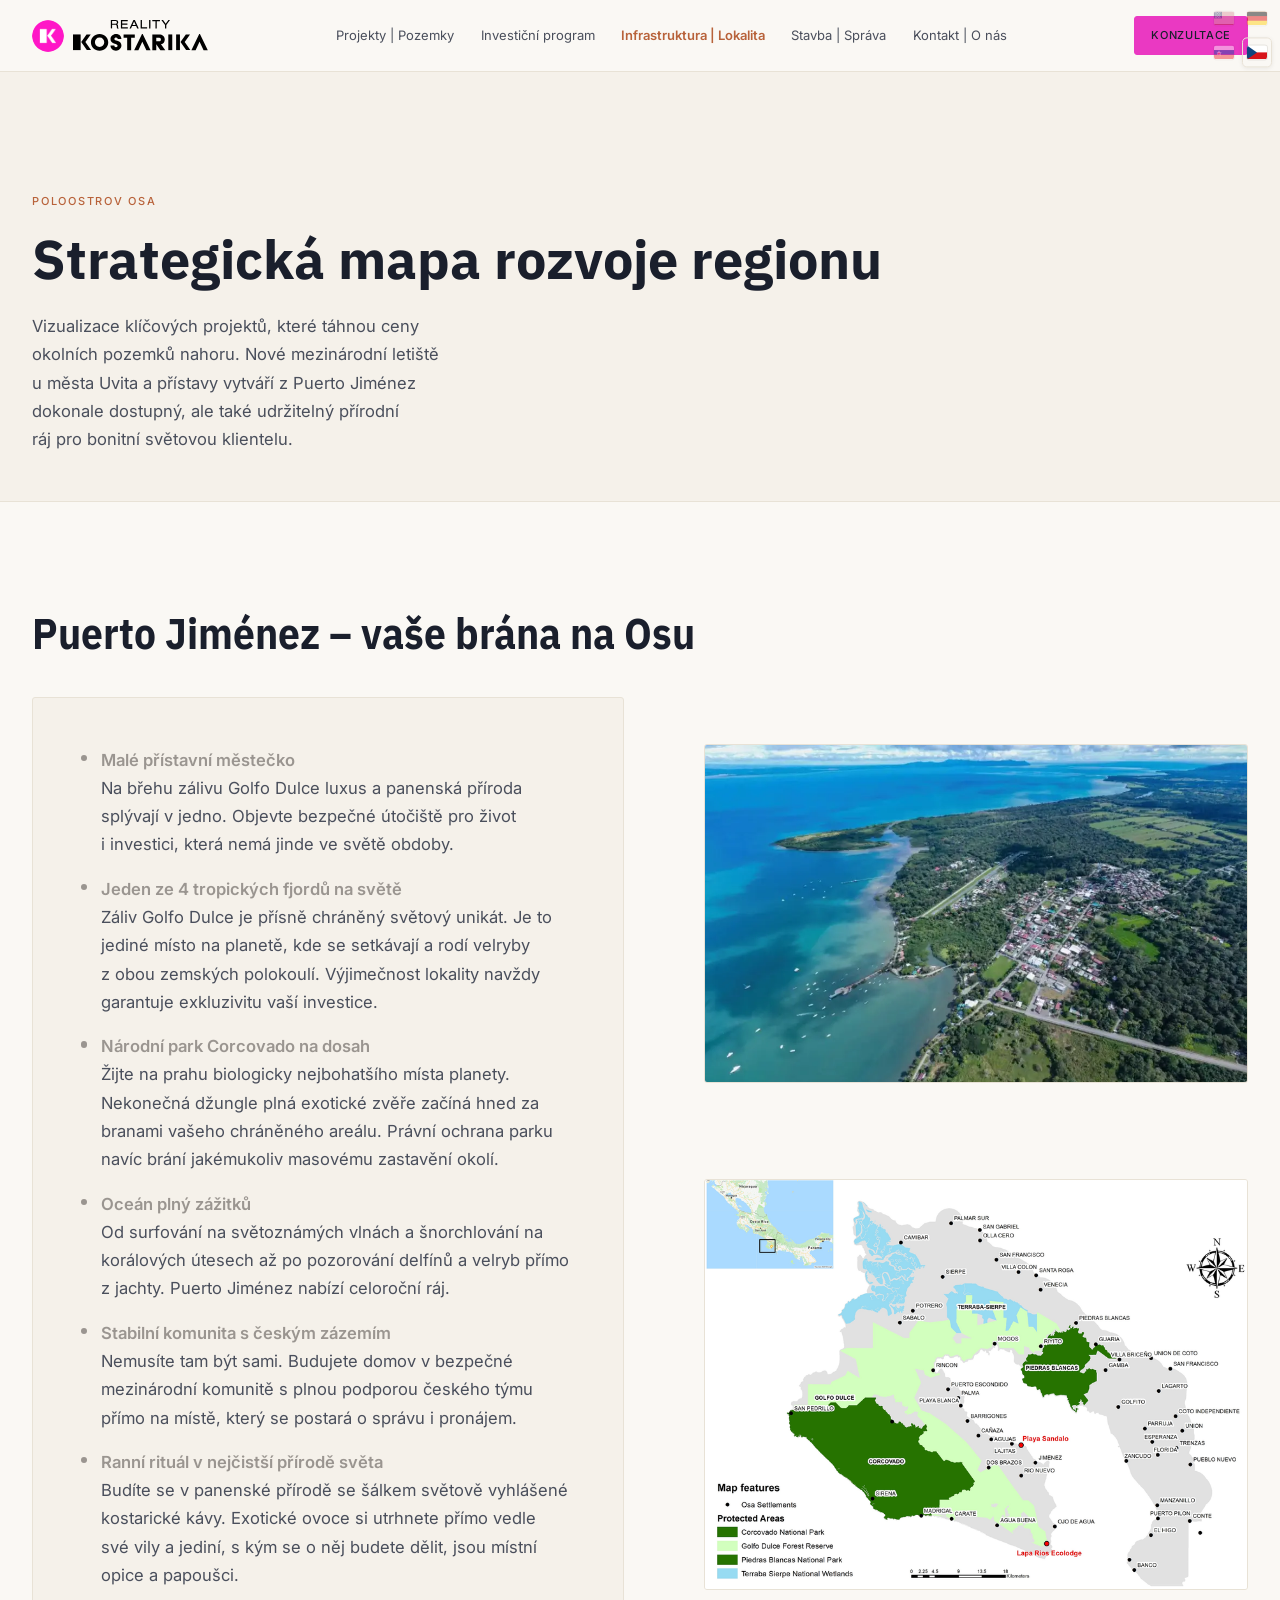
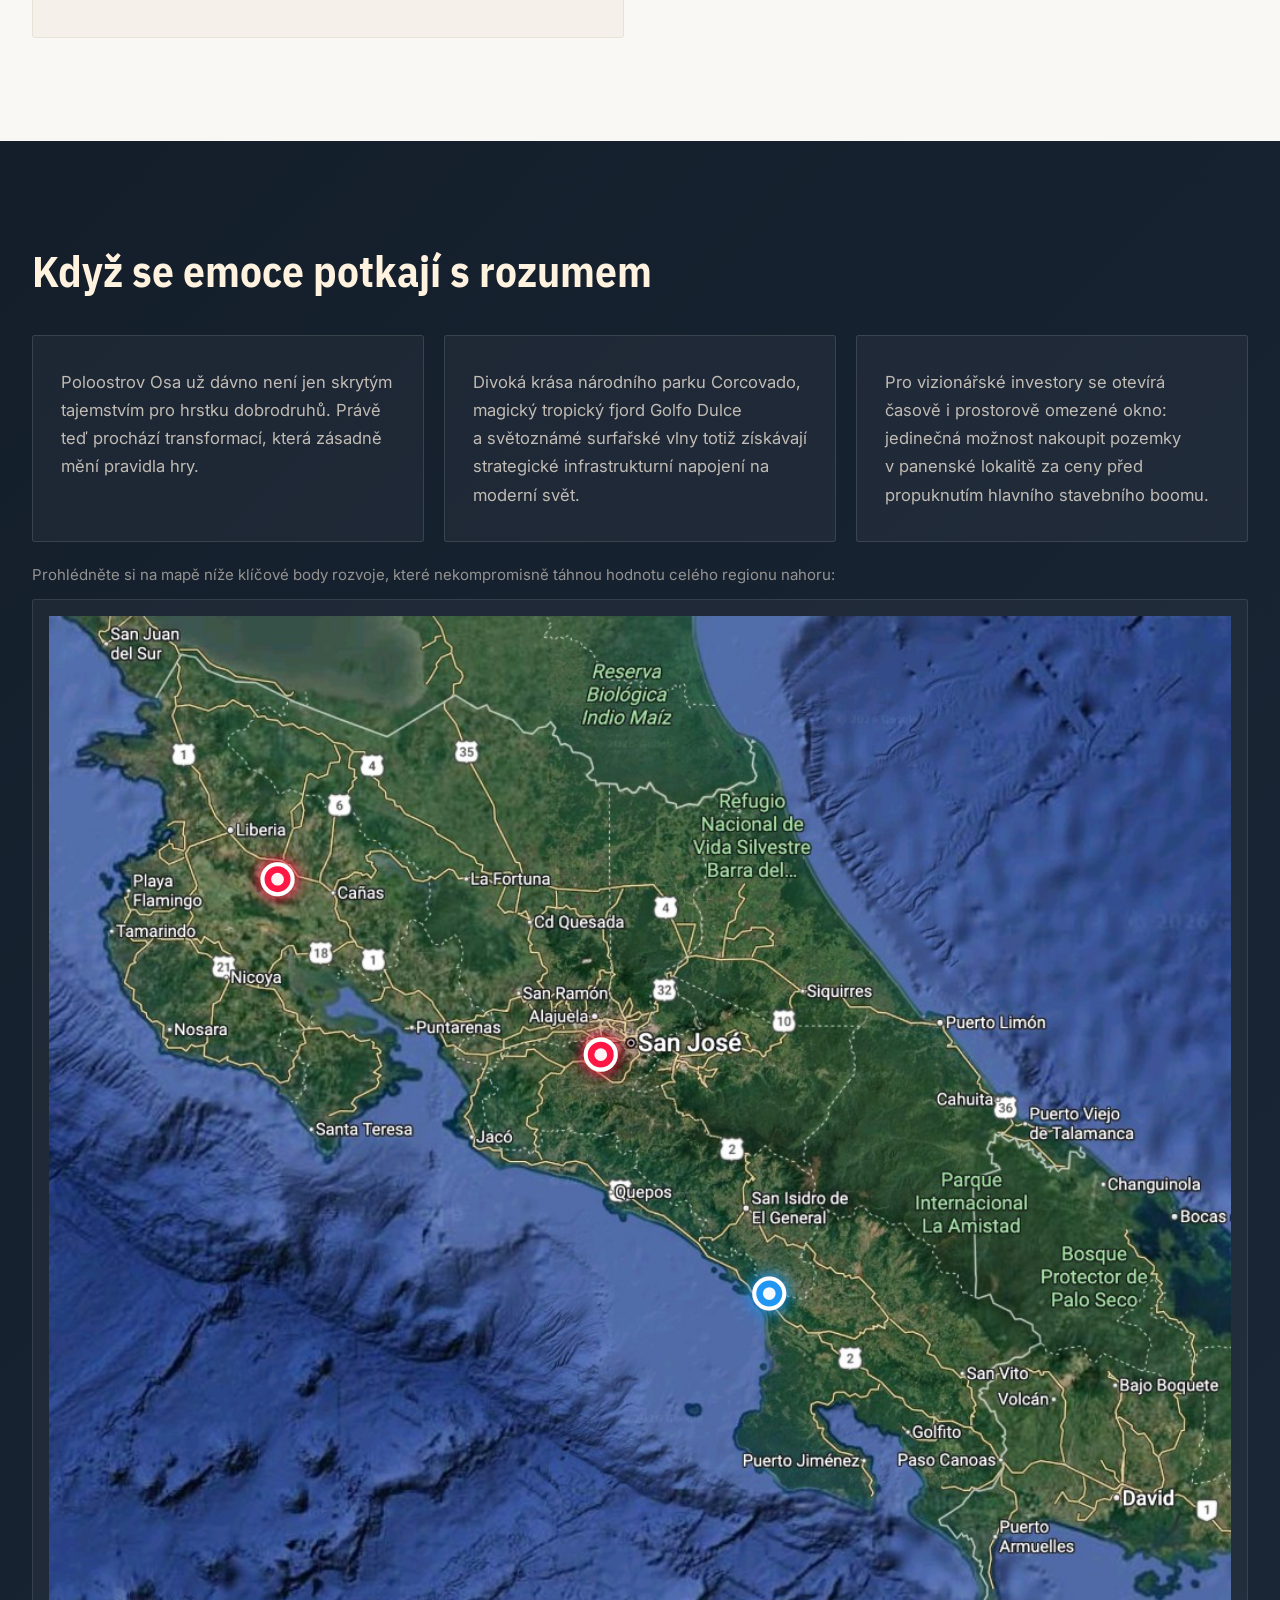
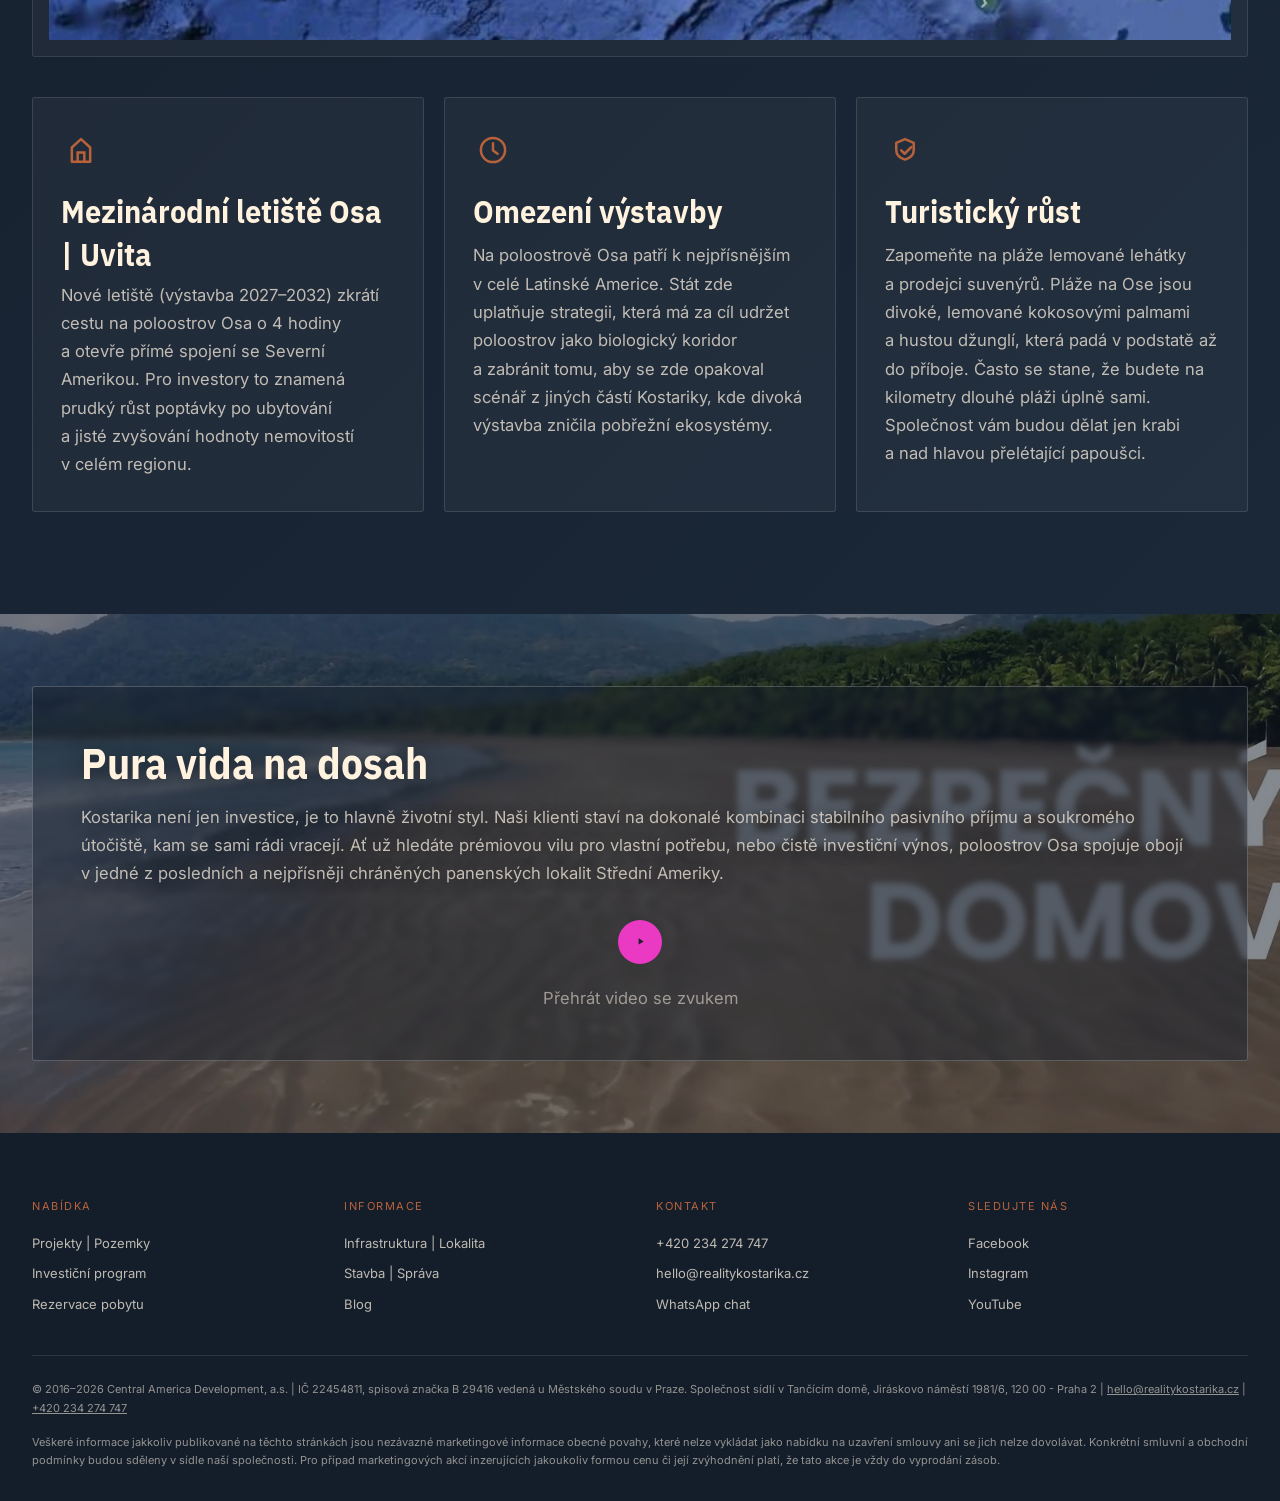
==== infrastruktura-lokalita.html @ 63e6f5db "První export produkčního webu Reality Kostarika. Samostatný repozitář připravený pro GitHub Pages — " ====
<!DOCTYPE html>
<html lang="cs-CZ">
<head>
  <meta charset="utf-8">
  <meta name="viewport" content="width=device-width, initial-scale=1">
  <title>Infrastruktura | Lokalita Osa – Reality Kostarika</title>
  <meta name="description" content="Puerto Jiménez, poloostrov Osa, letiště Uvita a trajekt do Golfita. Proč právě teď investovat do jižní Kostariky.">
  <link rel="stylesheet" href="/css/main.css">
  <link rel="icon" href="/assets/images/logo.svg" type="image/svg+xml">
</head>
<body>
  <header class="site-header">
    <div class="container site-header__inner">
      <a href="/" class="site-header__logo" aria-label="Reality Kostarika – úvod">
        <img src="/assets/images/youtube-avatar.png" alt="" class="site-header__logo-mark" width="32" height="32" decoding="async">
        <img src="/assets/images/logo.svg" alt="Reality Kostarika" class="site-header__logo-text" width="160" height="36">
      </a>
      <button type="button" class="nav-toggle" data-nav-toggle aria-expanded="false" aria-controls="site-nav" aria-label="Menu"><span></span><span></span><span></span></button>
      <nav class="site-nav" id="site-nav" data-site-nav>
        <a href="/projekty-pozemky">Projekty | Pozemky</a>
        <a href="/investicni-program">Investiční program</a>
        <a href="/infrastruktura-lokalita" class="is-active">Infrastruktura | Lokalita</a>
        <a href="/stavba-sprava">Stavba | Správa</a>
        <a href="/kontakt">Kontakt | O nás</a>
        <a href="/kontakt#kontakt-form" class="btn btn--outline-dark btn--sm site-header__cta site-header__cta-mobile">Konzultace</a>
      </nav>
      <div class="site-header__actions">
        <a href="/kontakt#kontakt-form" class="btn btn--outline-dark btn--sm site-header__cta site-header__cta-desktop">Konzultace</a>
        <nav class="lang-switcher" aria-label="Výběr jazyka">
          <button type="button" class="lang-switcher__btn" disabled title="English — již brzy" aria-label="English — již brzy">
            <img src="/assets/icons/flag-us.svg" alt="" width="20" height="14" decoding="async">
          </button>
          <button type="button" class="lang-switcher__btn" disabled title="Deutsch — již brzy" aria-label="Deutsch — již brzy">
            <img src="/assets/icons/flag-de.svg" alt="" width="20" height="14" decoding="async">
          </button>
          <button type="button" class="lang-switcher__btn" disabled title="Slovenčina — již brzy" aria-label="Slovenčina — již brzy">
            <img src="/assets/icons/flag-sk.svg" alt="" width="20" height="14" decoding="async">
          </button>
          <button type="button" class="lang-switcher__btn is-active" aria-current="true" aria-label="Čeština" title="Čeština">
            <img src="/assets/icons/flag-cz.svg" alt="" width="20" height="14" decoding="async">
          </button>
        </nav>
      </div>
    </div>
  </header>

  <main class="page-main">
    <section class="page-hero page-hero--wide-title">
      <div class="container">
        <p class="eyebrow">Poloostrov Osa</p>
        <h1 class="heading-display">Strategická mapa rozvoje regionu</h1>
        <p class="lead page-hero__lead">Vizualizace klíčových projektů, které táhnou ceny<br>okolních pozemků nahoru. Nové mezinárodní letiště<br>u města Uvita a přístavy vytváří z Puerto Jiménez<br>dokonale dostupný, ale také udržitelný přírodní<br>ráj pro bonitní světovou klientelu.</p>
      </div>
    </section>

    <section class="section section--ivory">
      <div class="container">
        <div class="location-layout location-layout--puerto">
          <h2 class="heading-section location-layout__title">Puerto Jiménez – vaše brána na Osu</h2>
          <div class="location-highlights-panel">
            <ul class="contrast__list">
              <li><strong>Malé přístavní městečko</strong><br>Na břehu zálivu Golfo Dulce luxus a panenská příroda splývají v jedno. Objevte bezpečné útočiště pro život i investici, která nemá jinde ve světě obdoby.</li>
              <li><strong>Jeden ze 4 tropických fjordů na světě</strong><br>Záliv Golfo Dulce je přísně chráněný světový unikát. Je to jediné místo na planetě, kde se setkávají a rodí velryby z obou zemských polokoulí. Výjimečnost lokality navždy garantuje exkluzivitu vaší investice.</li>
              <li><strong>Národní park Corcovado na dosah</strong><br>Žijte na prahu biologicky nejbohatšího místa planety. Nekonečná džungle plná exotické zvěře začíná hned za branami vašeho chráněného areálu. Právní ochrana parku navíc brání jakémukoliv masovému zastavění okolí.</li>
              <li><strong>Oceán plný zážitků</strong><br>Od surfování na světoznámých vlnách a šnorchlování na korálových útesech až po pozorování delfínů a velryb přímo z jachty. Puerto Jiménez nabízí celoroční ráj.</li>
              <li><strong>Stabilní komunita s českým zázemím</strong><br>Nemusíte tam být sami. Budujete domov v bezpečné mezinárodní komunitě s plnou podporou českého týmu přímo na místě, který se postará o správu i pronájem.</li>
              <li><strong>Ranní rituál v nejčistší přírodě světa</strong><br>Budíte se v panenské přírodě se šálkem světově vyhlášené kostarické kávy. Exotické ovoce si utrhnete přímo vedle své vily a jediní, s kým se o něj budete dělit, jsou místní opice a papoušci.</li>
            </ul>
          </div>
          <div class="location-media-stack">
            <figure class="location-media">
              <img src="/assets/images/puerto-jimenez.webp" alt="Puerto Jiménez – letecký pohled na přístav, letiště a záliv Golfo Dulce" width="1000" height="621">
            </figure>
            <figure class="location-media">
              <img src="/assets/images/osa-protected-areas-map.png" alt="Mapa chráněných oblastí poloostrova Osa – národní parky, rezervace a osady včetně Puerto Jiménez" width="850" height="642" loading="lazy">
            </figure>
          </div>
        </div>
      </div>
    </section>

    <section class="section rocket">
      <div class="container">
        <h2 class="heading-section rocket__heading">Když se emoce potkají s rozumem</h2>
        <div class="rocket__pillars rocket__intro-pillars">
          <article class="pillar"><p class="pillar__text">Poloostrov Osa už dávno není jen skrytým tajemstvím pro hrstku dobrodruhů. Právě teď prochází transformací, která zásadně mění pravidla hry.</p></article>
          <article class="pillar"><p class="pillar__text">Divoká krása národního parku Corcovado, magický tropický fjord Golfo Dulce a světoznámé surfařské vlny totiž získávají strategické infrastrukturní napojení na moderní svět.</p></article>
          <article class="pillar"><p class="pillar__text">Pro vizionářské investory se otevírá časově i prostorově omezené okno: jedinečná možnost nakoupit pozemky v panenské lokalitě za ceny před propuknutím hlavního stavebního boomu.</p></article>
        </div>
        <p class="rocket__map-hint rocket__map-hint--single">Prohlédněte si na mapě níže klíčové body rozvoje, které nekompromisně táhnou hodnotu celého regionu nahoru:</p>
        <div class="rocket__map">
          <div class="rocket__map-canvas">
            <img src="/assets/images/hp-costa-rica-map.png" alt="Mapa Kostariky" width="1024" height="887">
            <object data="/assets/images/hp-costa-rica-map-markers.svg" type="image/svg+xml" class="rocket__map-overlay" aria-hidden="true"></object>
          </div>
        </div>
        <div class="rocket__pillars">
          <article class="pillar">
            <svg class="pillar__icon" viewBox="0 0 24 24" fill="none" aria-hidden="true"><path d="M12 5.5 6.5 10.5V19h11V10.5L12 5.5z" stroke="currentColor" stroke-width="1.5" stroke-linejoin="round"/><path d="M10 19v-5.5h4V19" stroke="currentColor" stroke-width="1.5"/></svg>
            <h3 class="pillar__title">Mezinárodní letiště Osa | Uvita</h3><p class="pillar__text">Nové letiště (výstavba 2027–2032) zkrátí cestu na poloostrov Osa o 4 hodiny a otevře přímé spojení se Severní Amerikou. Pro investory to znamená prudký růst poptávky po ubytování a jisté zvyšování hodnoty nemovitostí v celém regionu.</p></article>
          <article class="pillar">
            <svg class="pillar__icon" viewBox="0 0 24 24" fill="none" aria-hidden="true"><circle cx="12" cy="12" r="7.25" stroke="currentColor" stroke-width="1.5"/><path d="M12 8v4.25l2.75 2" stroke="currentColor" stroke-width="1.5" stroke-linecap="round" stroke-linejoin="round"/></svg>
            <h3 class="pillar__title">Omezení výstavby</h3>
            <p class="pillar__text">Na poloostrově Osa patří k nejpřísnějším v celé Latinské Americe. Stát zde uplatňuje strategii, která má za cíl udržet poloostrov jako biologický koridor a zabránit tomu, aby se zde opakoval scénář z jiných částí Kostariky, kde divoká výstavba zničila pobřežní ekosystémy.</p>
          </article>
          <article class="pillar">
            <svg class="pillar__icon" viewBox="0 0 24 24" fill="none" aria-hidden="true"><path d="M12 5.5 17.25 7.75V12c0 2.85-1.95 4.75-5.25 5.75-3.3-1-5.25-2.9-5.25-5.75V7.75L12 5.5z" stroke="currentColor" stroke-width="1.5" stroke-linejoin="round"/><path d="M9.75 12.25 11.75 14.25 15.75 10.25" stroke="currentColor" stroke-width="1.5" stroke-linecap="round" stroke-linejoin="round"/></svg>
            <h3 class="pillar__title">Turistický růst</h3>
            <p class="pillar__text">Zapomeňte na pláže lemované lehátky a prodejci suvenýrů. Pláže na Ose jsou divoké, lemované kokosovými palmami a hustou džunglí, která padá v podstatě až do příboje. Často se stane, že budete na kilometry dlouhé pláži úplně sami. Společnost vám budou dělat jen krabi a nad hlavou přelétající papoušci.</p>
          </article>
        </div>
      </div>
    </section>

    <section class="section emotion-section" aria-labelledby="pura-vida-heading">
      <div class="emotion-section__video-wrap" aria-hidden="true">
        <video
          class="emotion-section__video"
          data-hero-video
          autoplay
          muted
          loop
          playsinline
          preload="metadata"
          poster="/assets/video/pura-vida-poster.jpg"
          tabindex="-1"
        >
          <source src="/assets/video/pura-vida-loop.mp4?v=1080" type="video/mp4">
        </video>
      </div>
      <div class="container emotion-section__inner">
        <div class="emotion-block emotion-block--on-video">
          <h2 class="heading-section" id="pura-vida-heading">Pura vida na dosah</h2>
          <p class="lead emotion-block__lead">Kostarika není jen investice, je to hlavně životní styl. Naši klienti staví na dokonalé kombinaci stabilního pasivního příjmu a soukromého útočiště, kam se sami rádi vracejí. Ať už hledáte prémiovou vilu pro vlastní potřebu, nebo čistě investiční výnos, poloostrov Osa spojuje obojí v jedné z posledních a nejpřísněji chráněných panenských lokalit Střední Ameriky.</p>
          <div class="emotion-section__play">
            <button type="button" class="media-star__play" data-video-open data-video-src="/assets/video/pura-vida.mp4?v=1080" aria-label="Přehrát video Pura vida se zvukem">
              <svg viewBox="0 0 24 24" fill="currentColor" aria-hidden="true"><path d="M8 5v14l11-7z"/></svg>
            </button>
            <p class="media-star__play-hint">Přehrát video se zvukem</p>
          </div>
        </div>
      </div>
    </section>
  </main>

  <div class="video-lightbox" data-video-lightbox aria-hidden="true" role="dialog" aria-modal="true" aria-label="Video">
    <div class="video-lightbox__backdrop" data-video-backdrop></div>
    <div class="video-lightbox__shell">
      <button type="button" class="video-lightbox__close" data-video-close aria-label="Zavřít video">×</button>
      <div class="video-lightbox__dialog">
        <video class="video-lightbox__video" data-video-player controls playsinline hidden></video>
        <iframe class="video-lightbox__iframe" data-video-iframe title="Video" loading="lazy" referrerpolicy="strict-origin-when-cross-origin" allow="accelerometer; autoplay; clipboard-write; encrypted-media; gyroscope; picture-in-picture; web-share" allowfullscreen hidden></iframe>
      </div>
    </div>
  </div>

  <footer class="site-footer">
    <div class="container">
      <div class="site-footer__grid">
        <div>
          <p class="site-footer__title">Nabídka</p>
          <nav class="site-footer__links">
            <a href="/projekty-pozemky" class="site-footer__link">Projekty | Pozemky</a>
            <a href="/investicni-program" class="site-footer__link">Investiční program</a>
            <a href="https://osabooking.com/" class="site-footer__link site-footer__link--pobyty" target="_blank" rel="noopener noreferrer">Rezervace pobytu</a>
          </nav>
        </div>
        <div>
          <p class="site-footer__title">Informace</p>
          <nav class="site-footer__links">
            <a href="/infrastruktura-lokalita" class="site-footer__link">Infrastruktura | Lokalita</a>
            <a href="/stavba-sprava" class="site-footer__link">Stavba | Správa</a>
            <button type="button" class="site-footer__link" data-blog-open>Blog</button>
          </nav>
        </div>
        <div>
          <p class="site-footer__title">Kontakt</p>
          <nav class="site-footer__links">
            <a href="tel:+420234274747" class="site-footer__link">+420 234 274 747</a>
            <a href="mailto:hello@realitykostarika.cz" class="site-footer__link">hello@realitykostarika.cz</a>
            <a href="https://wa.me/420234274747" class="site-footer__link" target="_blank" rel="noopener">WhatsApp chat</a>
          </nav>
        </div>
        <div>
          <p class="site-footer__title">Sledujte nás</p>
          <nav class="site-footer__links" aria-label="Sociální sítě">
            <a href="https://www.facebook.com/realitykostarika11/directory_contact_info" class="site-footer__link" target="_blank" rel="noopener">Facebook</a>
            <a href="https://www.instagram.com/stories/realitykostarika/" class="site-footer__link" target="_blank" rel="noopener">Instagram</a>
            <a href="https://www.youtube.com/@realitykostarika/featured" class="site-footer__link" target="_blank" rel="noopener">YouTube</a>
          </nav>
        </div>
      </div>
      <div class="site-footer__legal">
        <p>© 2016–2026 Central America Development, a.s. | IČ 22454811, spisová značka B 29416 vedená u Městského soudu v Praze. Společnost sídlí v Tančícím domě, Jiráskovo náměstí 1981/6, 120 00 - Praha 2 | <a href="mailto:hello@realitykostarika.cz">hello@realitykostarika.cz</a> | <a href="tel:+420234274747">+420 234 274 747</a></p>
        <p>Veškeré informace jakkoliv publikované na těchto stránkách jsou nezávazné marketingové informace obecné povahy, které nelze vykládat jako nabídku na uzavření smlouvy ani se jich nelze dovolávat. Konkrétní smluvní a obchodní podmínky budou sděleny v sídle naší společnosti. Pro případ marketingových akcí inzerujících jakoukoliv formou cenu či její zvýhodnění platí, že tato akce je vždy do vyprodání zásob.</p>
      </div>
    </div>
  </footer>
  <script src="/js/blog-data.js" defer></script>
  <script src="/js/blog-content.js" defer></script>
  <script src="/js/costa-map-markers.js" defer></script>
  <script src="/js/main.js?v=video1" defer></script>
</body>
</html>
---- css/main.css ----
@import url("https://fonts.googleapis.com/css2?family=IBM+Plex+Sans:wght@700;800&family=Inter:ital,wght@0,400;0,500;0,600;1,400&display=swap");
@import "tokens.css";
@import "base.css";
@import "components.css";
@import "sections.css";
@import "pages.css";
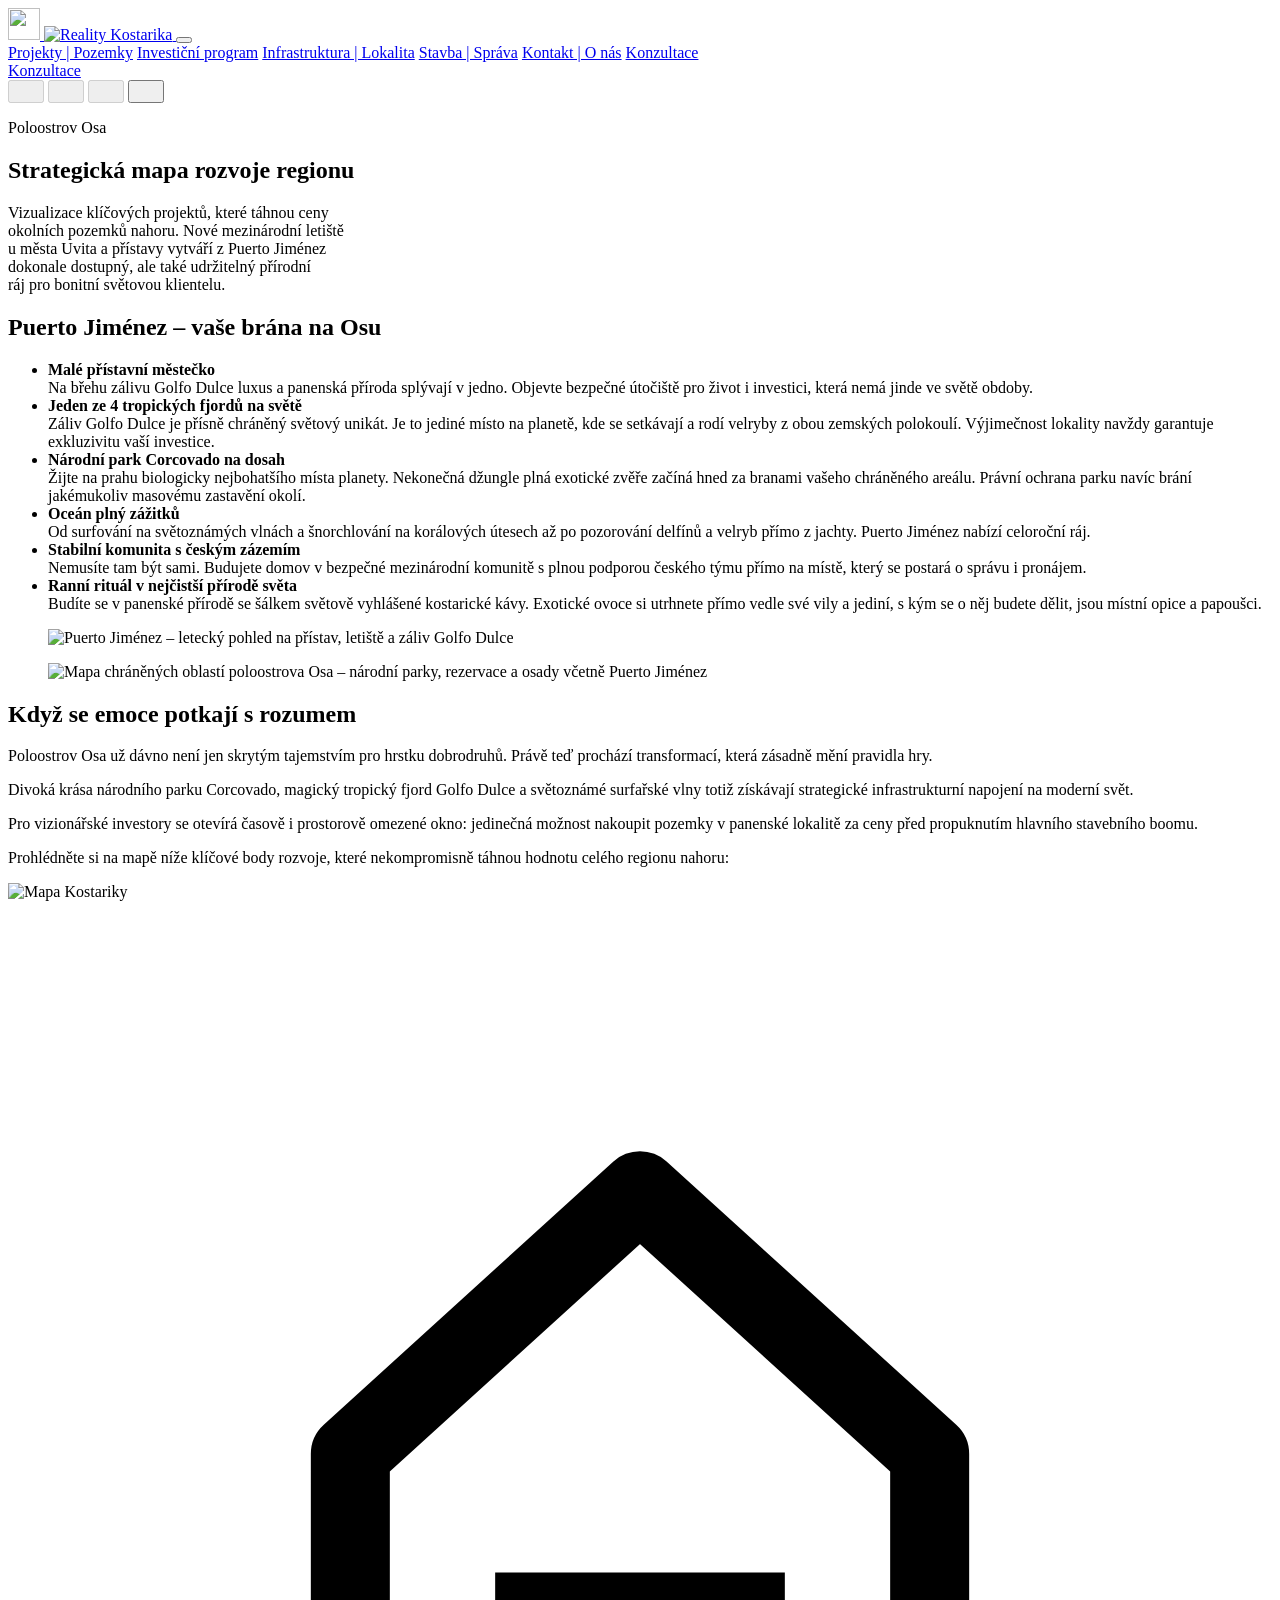
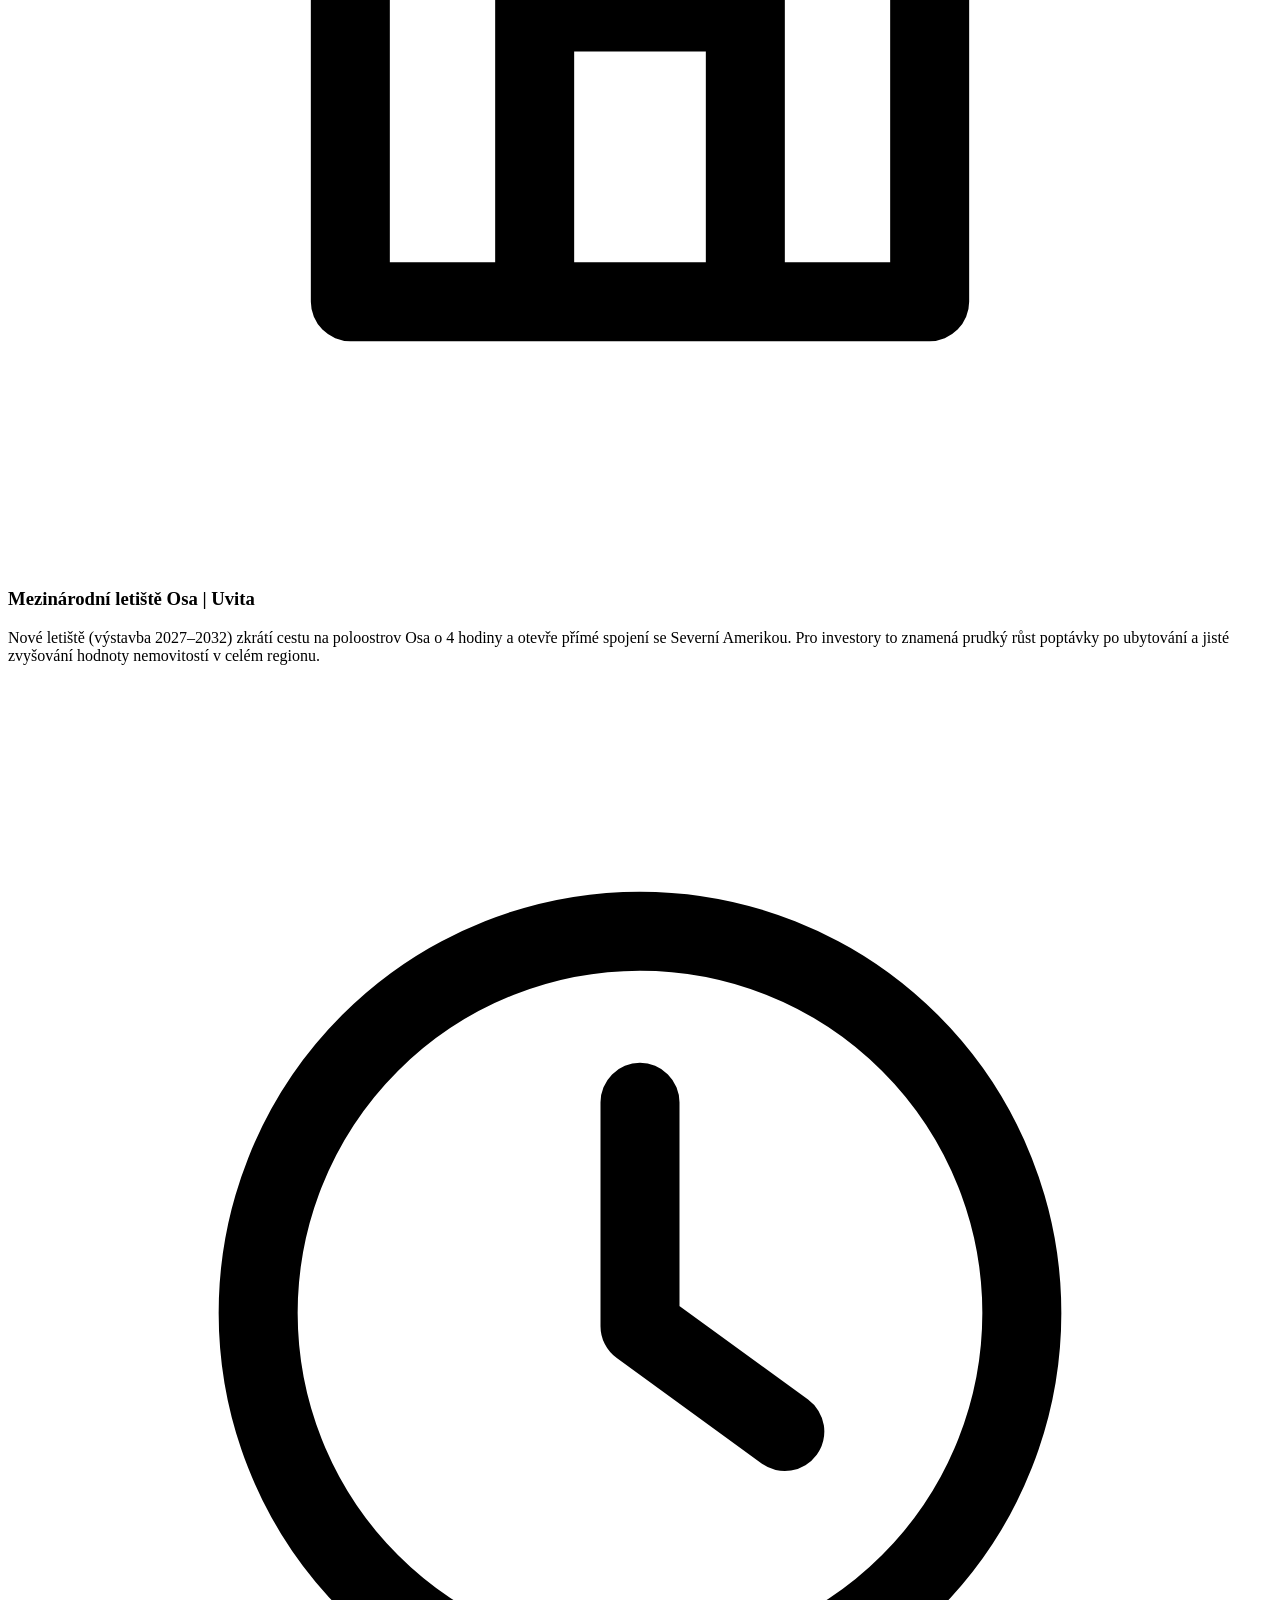
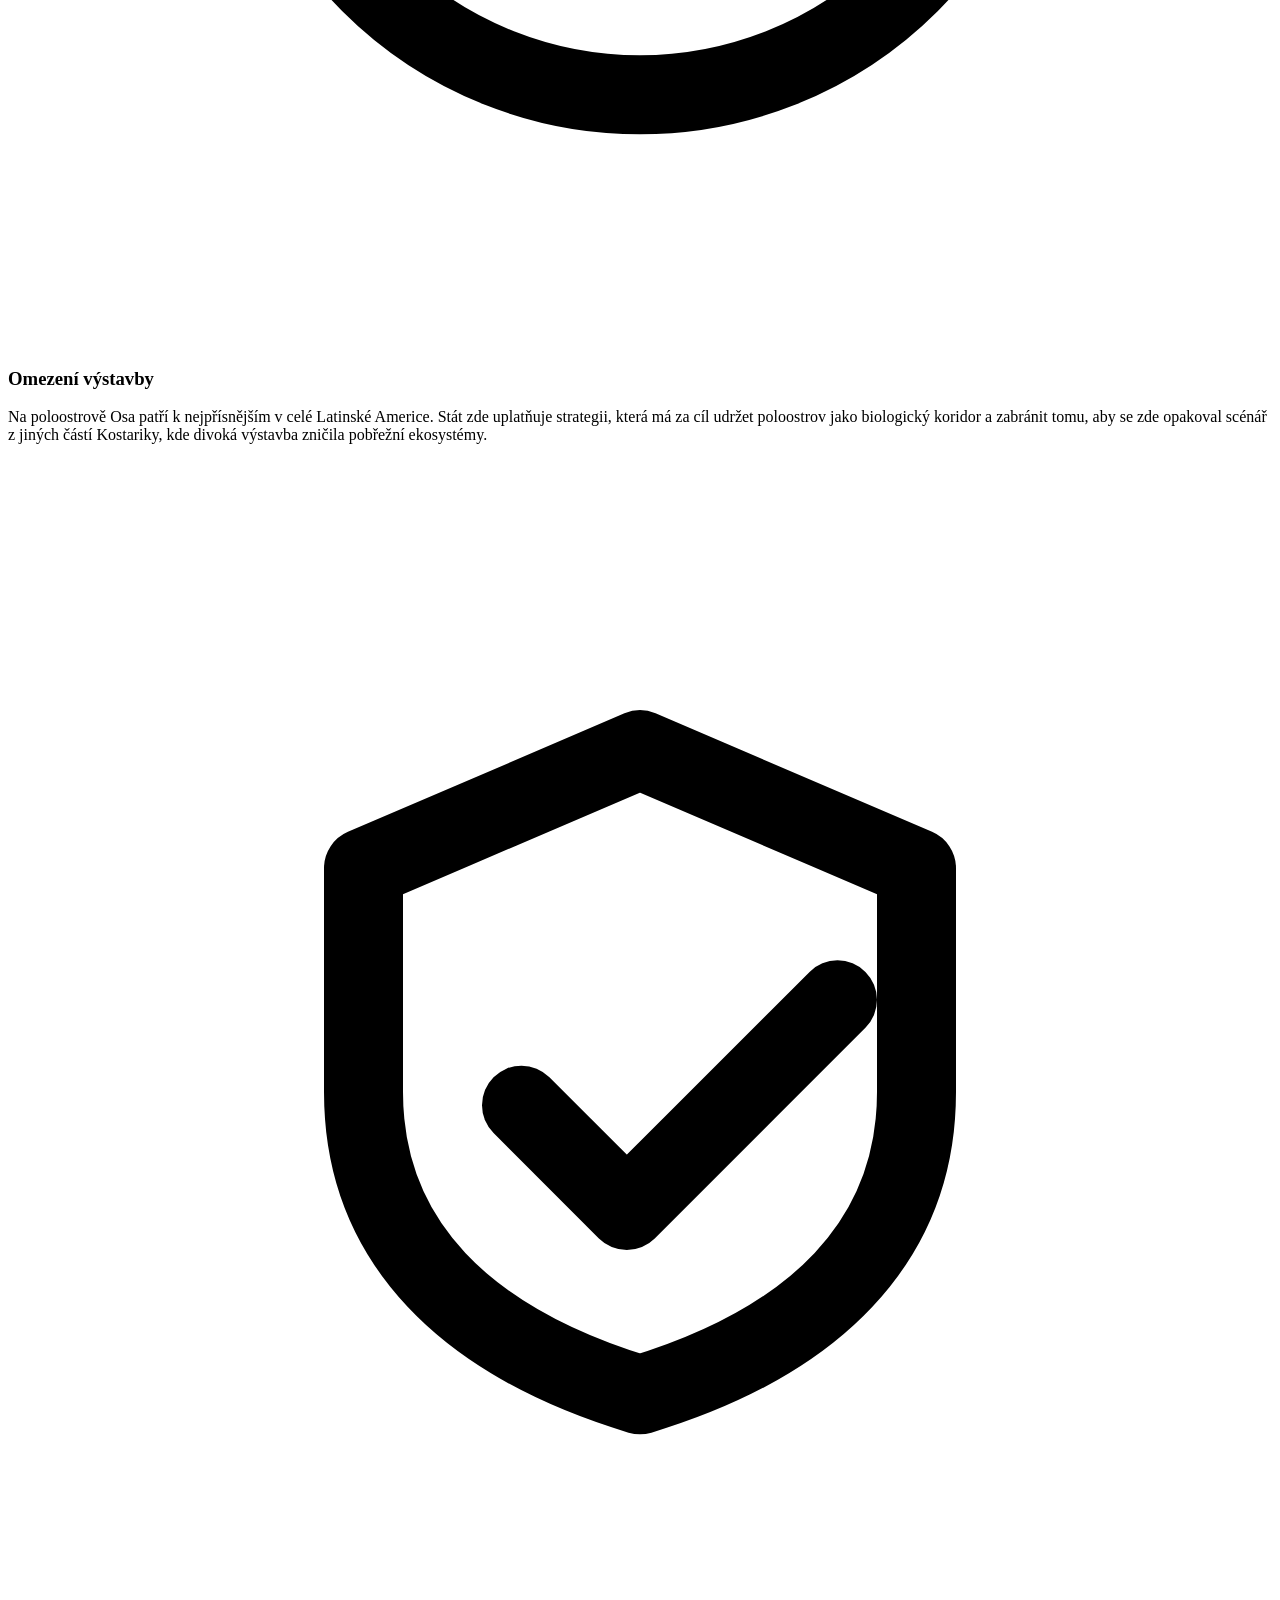
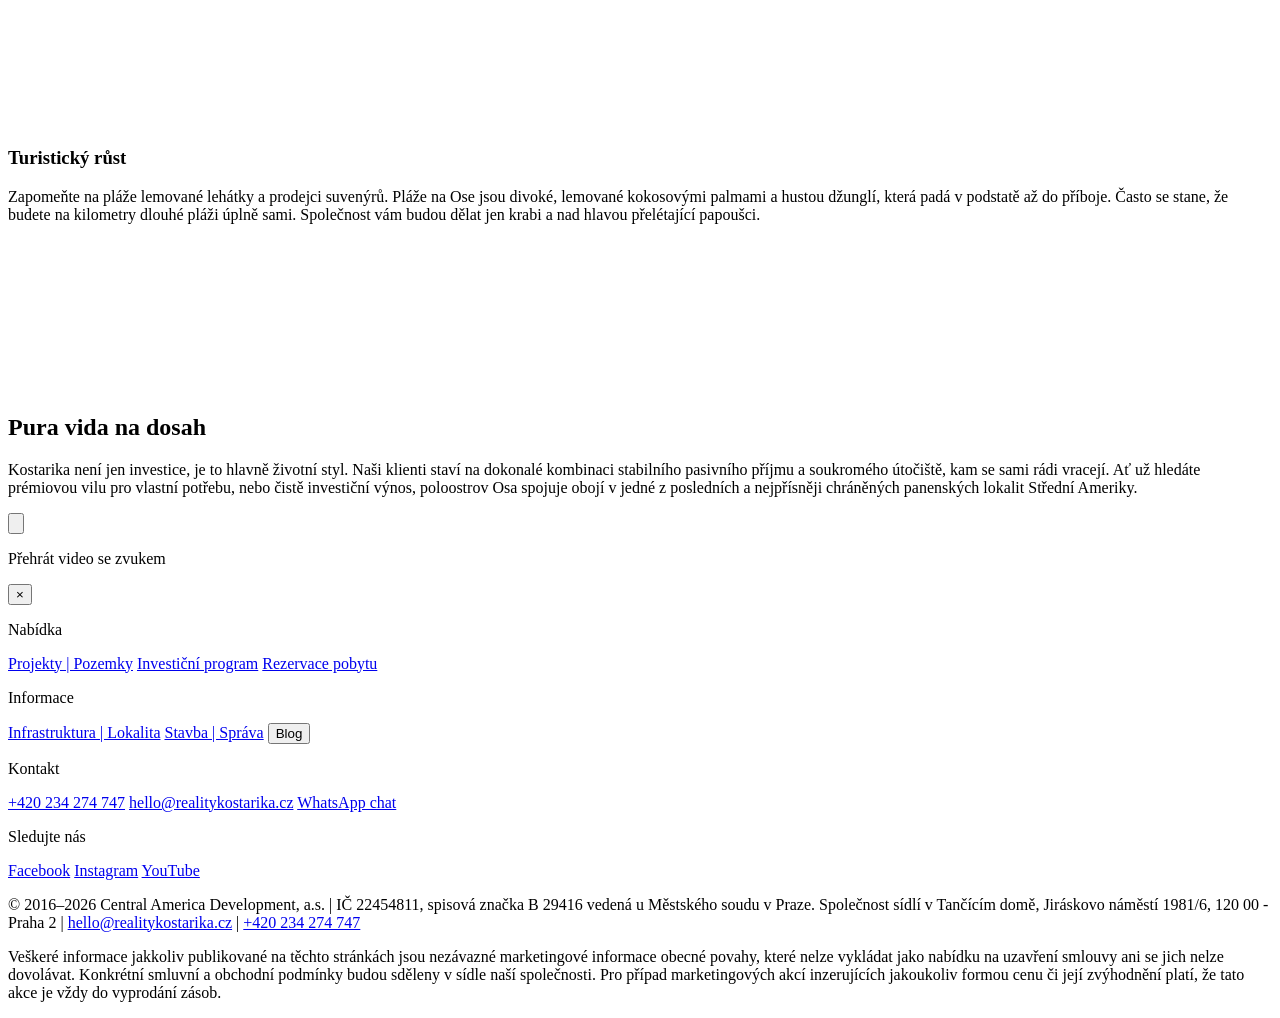
==== commit 5ea54f5f: "Explicitní cesty /costa/ pro GitHub Pages. Opravuje načítání CSS, JS, obrázků a videí na tremilan.gi" ====
--- a/infrastruktura-lokalita.html
+++ b/infrastruktura-lokalita.html
@@ -5,39 +5,39 @@
   <meta name="viewport" content="width=device-width, initial-scale=1">
   <title>Infrastruktura | Lokalita Osa – Reality Kostarika</title>
   <meta name="description" content="Puerto Jiménez, poloostrov Osa, letiště Uvita a trajekt do Golfita. Proč právě teď investovat do jižní Kostariky.">
-  <link rel="stylesheet" href="/css/main.css">
-  <link rel="icon" href="/assets/images/logo.svg" type="image/svg+xml">
+  <link rel="stylesheet" href="/costa/css/main.css">
+  <link rel="icon" href="/costa/assets/images/logo.svg" type="image/svg+xml">
 </head>
 <body>
   <header class="site-header">
     <div class="container site-header__inner">
-      <a href="/" class="site-header__logo" aria-label="Reality Kostarika – úvod">
-        <img src="/assets/images/youtube-avatar.png" alt="" class="site-header__logo-mark" width="32" height="32" decoding="async">
-        <img src="/assets/images/logo.svg" alt="Reality Kostarika" class="site-header__logo-text" width="160" height="36">
+      <a href="/costa/" class="site-header__logo" aria-label="Reality Kostarika – úvod">
+        <img src="/costa/assets/images/youtube-avatar.png" alt="" class="site-header__logo-mark" width="32" height="32" decoding="async">
+        <img src="/costa/assets/images/logo.svg" alt="Reality Kostarika" class="site-header__logo-text" width="160" height="36">
       </a>
       <button type="button" class="nav-toggle" data-nav-toggle aria-expanded="false" aria-controls="site-nav" aria-label="Menu"><span></span><span></span><span></span></button>
       <nav class="site-nav" id="site-nav" data-site-nav>
-        <a href="/projekty-pozemky">Projekty | Pozemky</a>
-        <a href="/investicni-program">Investiční program</a>
-        <a href="/infrastruktura-lokalita" class="is-active">Infrastruktura | Lokalita</a>
-        <a href="/stavba-sprava">Stavba | Správa</a>
-        <a href="/kontakt">Kontakt | O nás</a>
-        <a href="/kontakt#kontakt-form" class="btn btn--outline-dark btn--sm site-header__cta site-header__cta-mobile">Konzultace</a>
+        <a href="/costa/projekty-pozemky.html">Projekty | Pozemky</a>
+        <a href="/costa/investicni-program.html">Investiční program</a>
+        <a href="/costa/infrastruktura-lokalita.html" class="is-active">Infrastruktura | Lokalita</a>
+        <a href="/costa/stavba-sprava.html">Stavba | Správa</a>
+        <a href="/costa/kontakt.html">Kontakt | O nás</a>
+        <a href="/costa/kontakt.html#kontakt-form" class="btn btn--outline-dark btn--sm site-header__cta site-header__cta-mobile">Konzultace</a>
       </nav>
       <div class="site-header__actions">
-        <a href="/kontakt#kontakt-form" class="btn btn--outline-dark btn--sm site-header__cta site-header__cta-desktop">Konzultace</a>
+        <a href="/costa/kontakt.html#kontakt-form" class="btn btn--outline-dark btn--sm site-header__cta site-header__cta-desktop">Konzultace</a>
         <nav class="lang-switcher" aria-label="Výběr jazyka">
           <button type="button" class="lang-switcher__btn" disabled title="English — již brzy" aria-label="English — již brzy">
-            <img src="/assets/icons/flag-us.svg" alt="" width="20" height="14" decoding="async">
+            <img src="/costa/assets/icons/flag-us.svg" alt="" width="20" height="14" decoding="async">
           </button>
           <button type="button" class="lang-switcher__btn" disabled title="Deutsch — již brzy" aria-label="Deutsch — již brzy">
-            <img src="/assets/icons/flag-de.svg" alt="" width="20" height="14" decoding="async">
+            <img src="/costa/assets/icons/flag-de.svg" alt="" width="20" height="14" decoding="async">
           </button>
           <button type="button" class="lang-switcher__btn" disabled title="Slovenčina — již brzy" aria-label="Slovenčina — již brzy">
-            <img src="/assets/icons/flag-sk.svg" alt="" width="20" height="14" decoding="async">
+            <img src="/costa/assets/icons/flag-sk.svg" alt="" width="20" height="14" decoding="async">
           </button>
           <button type="button" class="lang-switcher__btn is-active" aria-current="true" aria-label="Čeština" title="Čeština">
-            <img src="/assets/icons/flag-cz.svg" alt="" width="20" height="14" decoding="async">
+            <img src="/costa/assets/icons/flag-cz.svg" alt="" width="20" height="14" decoding="async">
           </button>
         </nav>
       </div>
@@ -69,10 +69,10 @@
           </div>
           <div class="location-media-stack">
             <figure class="location-media">
-              <img src="/assets/images/puerto-jimenez.webp" alt="Puerto Jiménez – letecký pohled na přístav, letiště a záliv Golfo Dulce" width="1000" height="621">
+              <img src="/costa/assets/images/puerto-jimenez.webp" alt="Puerto Jiménez – letecký pohled na přístav, letiště a záliv Golfo Dulce" width="1000" height="621">
             </figure>
             <figure class="location-media">
-              <img src="/assets/images/osa-protected-areas-map.png" alt="Mapa chráněných oblastí poloostrova Osa – národní parky, rezervace a osady včetně Puerto Jiménez" width="850" height="642" loading="lazy">
+              <img src="/costa/assets/images/osa-protected-areas-map.png" alt="Mapa chráněných oblastí poloostrova Osa – národní parky, rezervace a osady včetně Puerto Jiménez" width="850" height="642" loading="lazy">
             </figure>
           </div>
         </div>
@@ -90,8 +90,8 @@
         <p class="rocket__map-hint rocket__map-hint--single">Prohlédněte si na mapě níže klíčové body rozvoje, které nekompromisně táhnou hodnotu celého regionu nahoru:</p>
         <div class="rocket__map">
           <div class="rocket__map-canvas">
-            <img src="/assets/images/hp-costa-rica-map.png" alt="Mapa Kostariky" width="1024" height="887">
-            <object data="/assets/images/hp-costa-rica-map-markers.svg" type="image/svg+xml" class="rocket__map-overlay" aria-hidden="true"></object>
+            <img src="/costa/assets/images/hp-costa-rica-map.png" alt="Mapa Kostariky" width="1024" height="887">
+            <object data="/costa/assets/images/hp-costa-rica-map-markers.svg" type="image/svg+xml" class="rocket__map-overlay" aria-hidden="true"></object>
           </div>
         </div>
         <div class="rocket__pillars">
@@ -122,10 +122,10 @@
           loop
           playsinline
           preload="metadata"
-          poster="/assets/video/pura-vida-poster.jpg"
+          poster="/costa/assets/video/pura-vida-poster.jpg"
           tabindex="-1"
         >
-          <source src="/assets/video/pura-vida-loop.mp4?v=1080" type="video/mp4">
+          <source src="/costa/assets/video/pura-vida-loop.mp4?v=1080" type="video/mp4">
         </video>
       </div>
       <div class="container emotion-section__inner">
@@ -133,7 +133,7 @@
           <h2 class="heading-section" id="pura-vida-heading">Pura vida na dosah</h2>
           <p class="lead emotion-block__lead">Kostarika není jen investice, je to hlavně životní styl. Naši klienti staví na dokonalé kombinaci stabilního pasivního příjmu a soukromého útočiště, kam se sami rádi vracejí. Ať už hledáte prémiovou vilu pro vlastní potřebu, nebo čistě investiční výnos, poloostrov Osa spojuje obojí v jedné z posledních a nejpřísněji chráněných panenských lokalit Střední Ameriky.</p>
           <div class="emotion-section__play">
-            <button type="button" class="media-star__play" data-video-open data-video-src="/assets/video/pura-vida.mp4?v=1080" aria-label="Přehrát video Pura vida se zvukem">
+            <button type="button" class="media-star__play" data-video-open data-video-src="/costa/assets/video/pura-vida.mp4?v=1080" aria-label="Přehrát video Pura vida se zvukem">
               <svg viewBox="0 0 24 24" fill="currentColor" aria-hidden="true"><path d="M8 5v14l11-7z"/></svg>
             </button>
             <p class="media-star__play-hint">Přehrát video se zvukem</p>
@@ -160,16 +160,16 @@
         <div>
           <p class="site-footer__title">Nabídka</p>
           <nav class="site-footer__links">
-            <a href="/projekty-pozemky" class="site-footer__link">Projekty | Pozemky</a>
-            <a href="/investicni-program" class="site-footer__link">Investiční program</a>
+            <a href="/costa/projekty-pozemky.html" class="site-footer__link">Projekty | Pozemky</a>
+            <a href="/costa/investicni-program.html" class="site-footer__link">Investiční program</a>
             <a href="https://osabooking.com/" class="site-footer__link site-footer__link--pobyty" target="_blank" rel="noopener noreferrer">Rezervace pobytu</a>
           </nav>
         </div>
         <div>
           <p class="site-footer__title">Informace</p>
           <nav class="site-footer__links">
-            <a href="/infrastruktura-lokalita" class="site-footer__link">Infrastruktura | Lokalita</a>
-            <a href="/stavba-sprava" class="site-footer__link">Stavba | Správa</a>
+            <a href="/costa/infrastruktura-lokalita.html" class="site-footer__link">Infrastruktura | Lokalita</a>
+            <a href="/costa/stavba-sprava.html" class="site-footer__link">Stavba | Správa</a>
             <button type="button" class="site-footer__link" data-blog-open>Blog</button>
           </nav>
         </div>
@@ -196,9 +196,9 @@
       </div>
     </div>
   </footer>
-  <script src="/js/blog-data.js" defer></script>
-  <script src="/js/blog-content.js" defer></script>
-  <script src="/js/costa-map-markers.js" defer></script>
-  <script src="/js/main.js?v=video1" defer></script>
+  <script src="/costa/js/blog-data.js" defer></script>
+  <script src="/costa/js/blog-content.js" defer></script>
+  <script src="/costa/js/costa-map-markers.js" defer></script>
+  <script src="/costa/js/main.js?v=video1" defer></script>
 </body>
 </html>
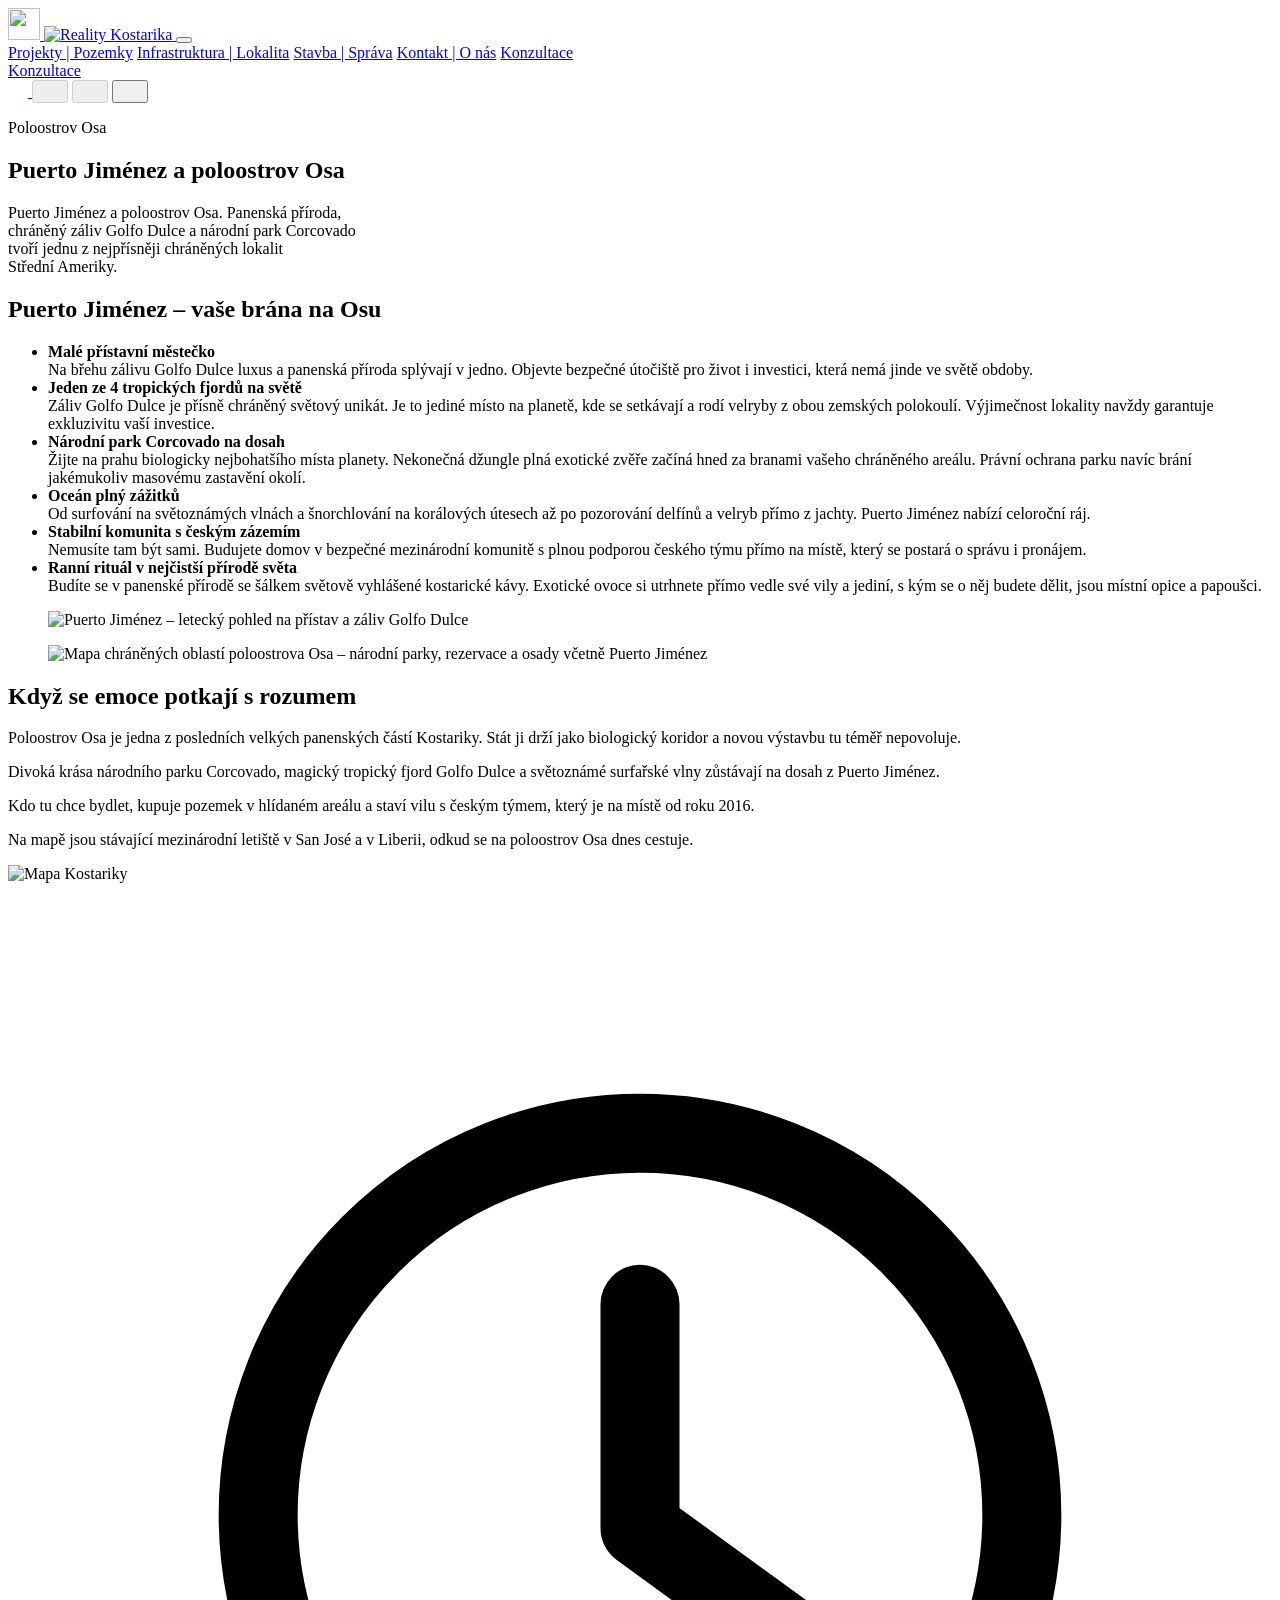
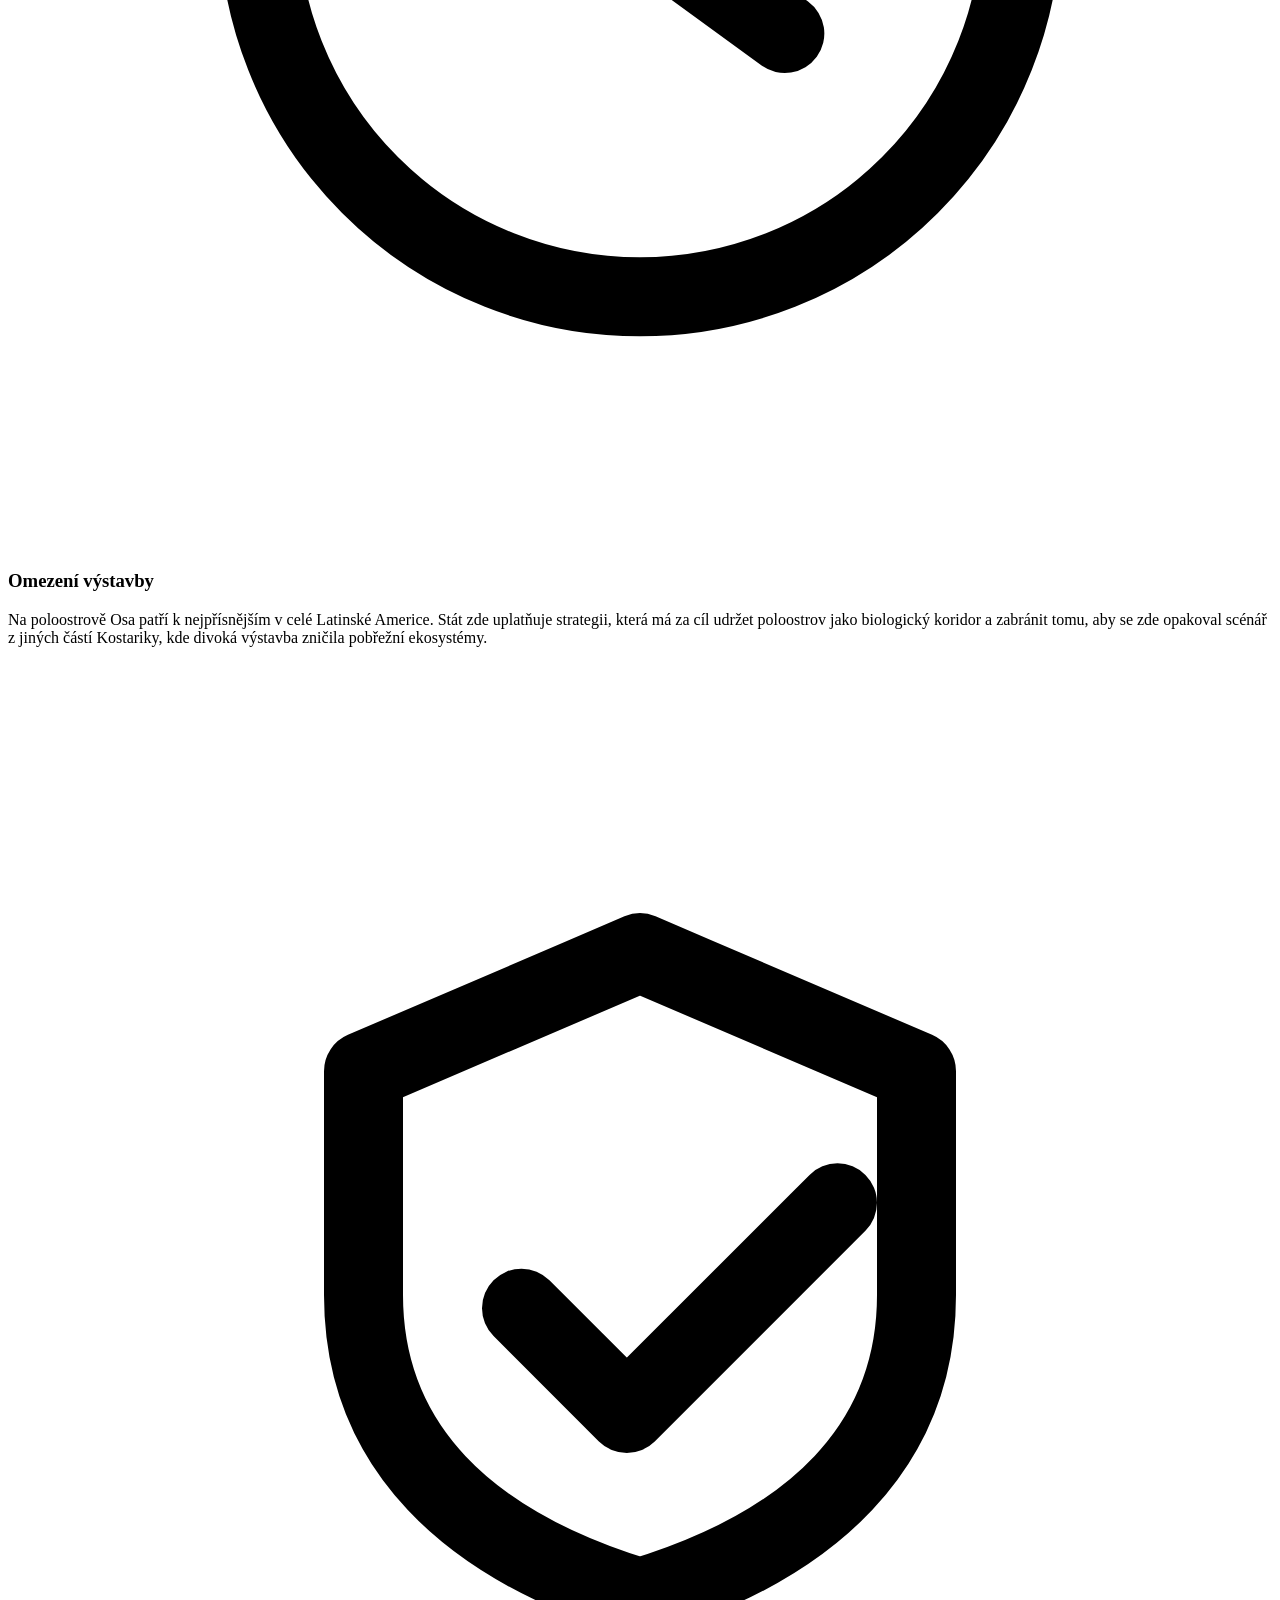
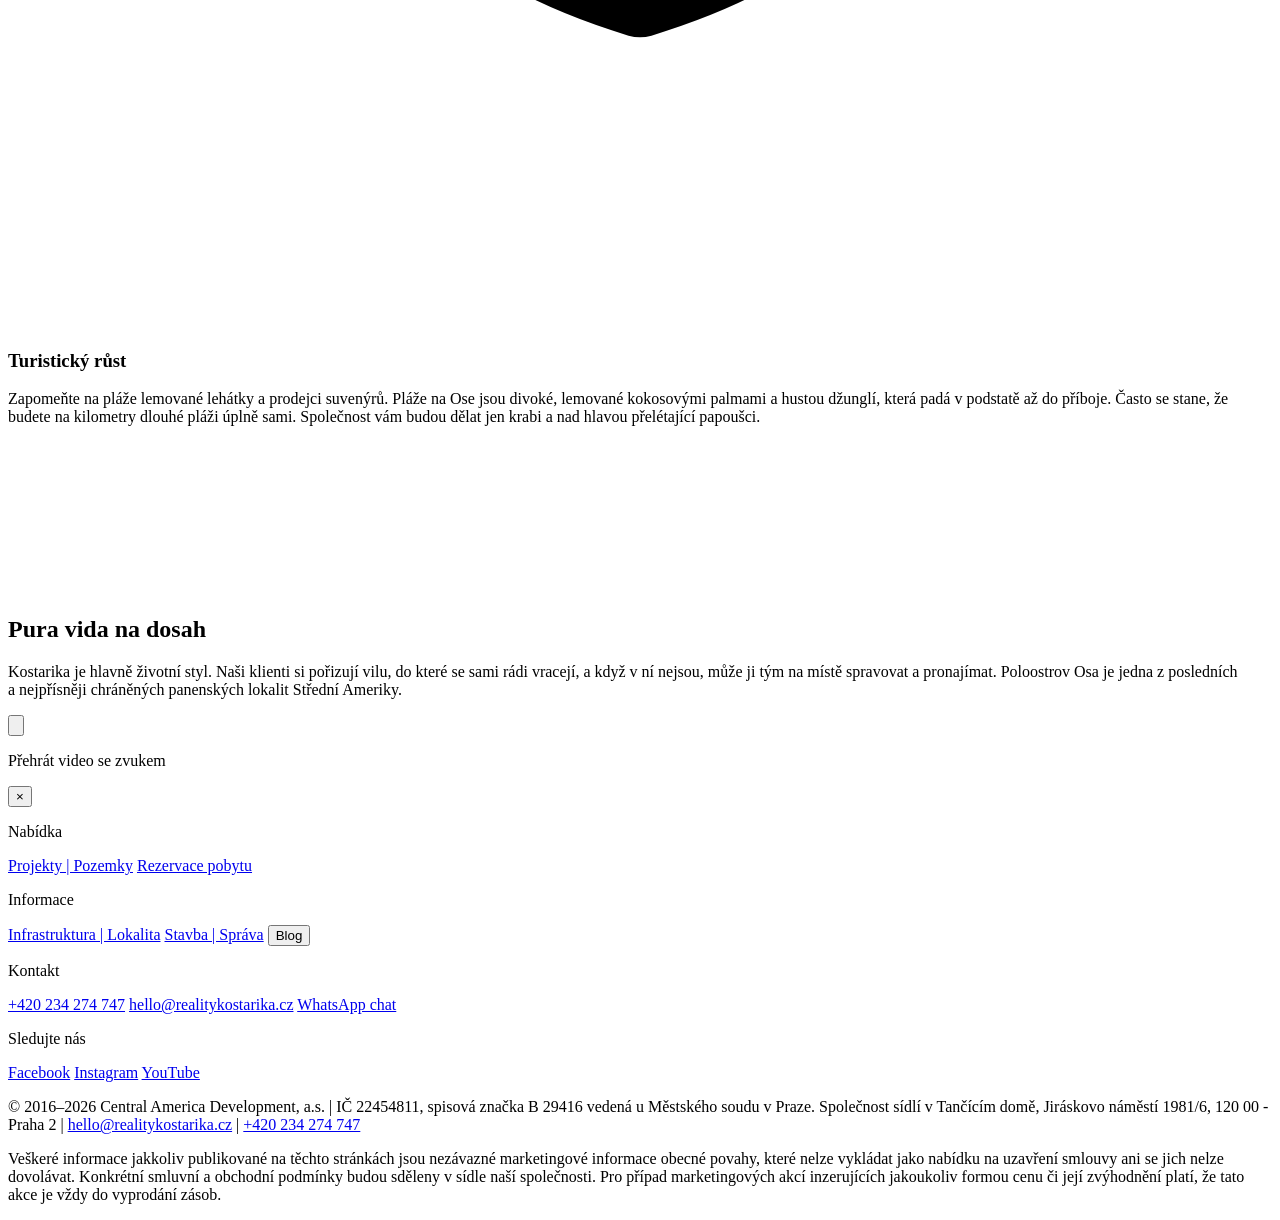
==== commit 66ca5d7b: "Odstraň letiště Uvita a investiční program a přidej anglickou verzi. Letiště není ve vládním plánu a" ====
--- a/infrastruktura-lokalita.html
+++ b/infrastruktura-lokalita.html
@@ -4,7 +4,7 @@
   <meta charset="utf-8">
   <meta name="viewport" content="width=device-width, initial-scale=1">
   <title>Infrastruktura | Lokalita Osa – Reality Kostarika</title>
-  <meta name="description" content="Puerto Jiménez, poloostrov Osa, letiště Uvita a trajekt do Golfita. Proč právě teď investovat do jižní Kostariky.">
+  <meta name="description" content="Puerto Jiménez a poloostrov Osa. Chráněný záliv Golfo Dulce, národní park Corcovado a české zázemí na místě.">
   <link rel="stylesheet" href="/costa/css/main.css">
   <link rel="icon" href="/costa/assets/images/logo.svg" type="image/svg+xml">
 </head>
@@ -18,7 +18,6 @@
       <button type="button" class="nav-toggle" data-nav-toggle aria-expanded="false" aria-controls="site-nav" aria-label="Menu"><span></span><span></span><span></span></button>
       <nav class="site-nav" id="site-nav" data-site-nav>
         <a href="/costa/projekty-pozemky.html">Projekty | Pozemky</a>
-        <a href="/costa/investicni-program.html">Investiční program</a>
         <a href="/costa/infrastruktura-lokalita.html" class="is-active">Infrastruktura | Lokalita</a>
         <a href="/costa/stavba-sprava.html">Stavba | Správa</a>
         <a href="/costa/kontakt.html">Kontakt | O nás</a>
@@ -27,9 +26,9 @@
       <div class="site-header__actions">
         <a href="/costa/kontakt.html#kontakt-form" class="btn btn--outline-dark btn--sm site-header__cta site-header__cta-desktop">Konzultace</a>
         <nav class="lang-switcher" aria-label="Výběr jazyka">
-          <button type="button" class="lang-switcher__btn" disabled title="English — již brzy" aria-label="English — již brzy">
+          <a href="/costa/en/infrastruktura-lokalita.html" class="lang-switcher__btn" title="English" aria-label="English">
             <img src="/costa/assets/icons/flag-us.svg" alt="" width="20" height="14" decoding="async">
-          </button>
+          </a>
           <button type="button" class="lang-switcher__btn" disabled title="Deutsch — již brzy" aria-label="Deutsch — již brzy">
             <img src="/costa/assets/icons/flag-de.svg" alt="" width="20" height="14" decoding="async">
           </button>
@@ -48,8 +47,8 @@
     <section class="page-hero page-hero--wide-title">
       <div class="container">
         <p class="eyebrow">Poloostrov Osa</p>
-        <h1 class="heading-display">Strategická mapa rozvoje regionu</h1>
-        <p class="lead page-hero__lead">Vizualizace klíčových projektů, které táhnou ceny<br>okolních pozemků nahoru. Nové mezinárodní letiště<br>u města Uvita a přístavy vytváří z Puerto Jiménez<br>dokonale dostupný, ale také udržitelný přírodní<br>ráj pro bonitní světovou klientelu.</p>
+        <h1 class="heading-display">Puerto Jiménez a poloostrov Osa</h1>
+        <p class="lead page-hero__lead">Puerto Jiménez a poloostrov Osa. Panenská příroda,<br>chráněný záliv Golfo Dulce a národní park Corcovado<br>tvoří jednu z nejpřísněji chráněných lokalit<br>Střední Ameriky.</p>
       </div>
     </section>
 
@@ -69,7 +68,7 @@
           </div>
           <div class="location-media-stack">
             <figure class="location-media">
-              <img src="/costa/assets/images/puerto-jimenez.webp" alt="Puerto Jiménez – letecký pohled na přístav, letiště a záliv Golfo Dulce" width="1000" height="621">
+              <img src="/costa/assets/images/puerto-jimenez.webp" alt="Puerto Jiménez – letecký pohled na přístav a záliv Golfo Dulce" width="1000" height="621">
             </figure>
             <figure class="location-media">
               <img src="/costa/assets/images/osa-protected-areas-map.png" alt="Mapa chráněných oblastí poloostrova Osa – národní parky, rezervace a osady včetně Puerto Jiménez" width="850" height="642" loading="lazy">
@@ -83,21 +82,18 @@
       <div class="container">
         <h2 class="heading-section rocket__heading">Když se emoce potkají s rozumem</h2>
         <div class="rocket__pillars rocket__intro-pillars">
-          <article class="pillar"><p class="pillar__text">Poloostrov Osa už dávno není jen skrytým tajemstvím pro hrstku dobrodruhů. Právě teď prochází transformací, která zásadně mění pravidla hry.</p></article>
-          <article class="pillar"><p class="pillar__text">Divoká krása národního parku Corcovado, magický tropický fjord Golfo Dulce a světoznámé surfařské vlny totiž získávají strategické infrastrukturní napojení na moderní svět.</p></article>
-          <article class="pillar"><p class="pillar__text">Pro vizionářské investory se otevírá časově i prostorově omezené okno: jedinečná možnost nakoupit pozemky v panenské lokalitě za ceny před propuknutím hlavního stavebního boomu.</p></article>
+          <article class="pillar"><p class="pillar__text">Poloostrov Osa je jedna z posledních velkých panenských částí Kostariky. Stát ji drží jako biologický koridor a novou výstavbu tu téměř nepovoluje.</p></article>
+          <article class="pillar"><p class="pillar__text">Divoká krása národního parku Corcovado, magický tropický fjord Golfo Dulce a světoznámé surfařské vlny zůstávají na dosah z Puerto Jiménez.</p></article>
+          <article class="pillar"><p class="pillar__text">Kdo tu chce bydlet, kupuje pozemek v hlídaném areálu a staví vilu s českým týmem, který je na místě od roku 2016.</p></article>
         </div>
-        <p class="rocket__map-hint rocket__map-hint--single">Prohlédněte si na mapě níže klíčové body rozvoje, které nekompromisně táhnou hodnotu celého regionu nahoru:</p>
+        <p class="rocket__map-hint rocket__map-hint--single">Na mapě jsou stávající mezinárodní letiště v San José a v Liberii, odkud se na poloostrov Osa dnes cestuje.</p>
         <div class="rocket__map">
           <div class="rocket__map-canvas">
             <img src="/costa/assets/images/hp-costa-rica-map.png" alt="Mapa Kostariky" width="1024" height="887">
-            <object data="/costa/assets/images/hp-costa-rica-map-markers.svg" type="image/svg+xml" class="rocket__map-overlay" aria-hidden="true"></object>
+            <object data="/costa/assets/images/hp-costa-rica-map-markers.svg?v=nouvita" type="image/svg+xml" class="rocket__map-overlay" aria-hidden="true"></object>
           </div>
         </div>
         <div class="rocket__pillars">
-          <article class="pillar">
-            <svg class="pillar__icon" viewBox="0 0 24 24" fill="none" aria-hidden="true"><path d="M12 5.5 6.5 10.5V19h11V10.5L12 5.5z" stroke="currentColor" stroke-width="1.5" stroke-linejoin="round"/><path d="M10 19v-5.5h4V19" stroke="currentColor" stroke-width="1.5"/></svg>
-            <h3 class="pillar__title">Mezinárodní letiště Osa | Uvita</h3><p class="pillar__text">Nové letiště (výstavba 2027–2032) zkrátí cestu na poloostrov Osa o 4 hodiny a otevře přímé spojení se Severní Amerikou. Pro investory to znamená prudký růst poptávky po ubytování a jisté zvyšování hodnoty nemovitostí v celém regionu.</p></article>
           <article class="pillar">
             <svg class="pillar__icon" viewBox="0 0 24 24" fill="none" aria-hidden="true"><circle cx="12" cy="12" r="7.25" stroke="currentColor" stroke-width="1.5"/><path d="M12 8v4.25l2.75 2" stroke="currentColor" stroke-width="1.5" stroke-linecap="round" stroke-linejoin="round"/></svg>
             <h3 class="pillar__title">Omezení výstavby</h3>
@@ -131,7 +127,7 @@
       <div class="container emotion-section__inner">
         <div class="emotion-block emotion-block--on-video">
           <h2 class="heading-section" id="pura-vida-heading">Pura vida na dosah</h2>
-          <p class="lead emotion-block__lead">Kostarika není jen investice, je to hlavně životní styl. Naši klienti staví na dokonalé kombinaci stabilního pasivního příjmu a soukromého útočiště, kam se sami rádi vracejí. Ať už hledáte prémiovou vilu pro vlastní potřebu, nebo čistě investiční výnos, poloostrov Osa spojuje obojí v jedné z posledních a nejpřísněji chráněných panenských lokalit Střední Ameriky.</p>
+          <p class="lead emotion-block__lead">Kostarika je hlavně životní styl. Naši klienti si pořizují vilu, do které se sami rádi vracejí, a když v ní nejsou, může ji tým na místě spravovat a pronajímat. Poloostrov Osa je jedna z posledních a nejpřísněji chráněných panenských lokalit Střední Ameriky.</p>
           <div class="emotion-section__play">
             <button type="button" class="media-star__play" data-video-open data-video-src="/costa/assets/video/pura-vida.mp4?v=1080" aria-label="Přehrát video Pura vida se zvukem">
               <svg viewBox="0 0 24 24" fill="currentColor" aria-hidden="true"><path d="M8 5v14l11-7z"/></svg>
@@ -161,7 +157,6 @@
           <p class="site-footer__title">Nabídka</p>
           <nav class="site-footer__links">
             <a href="/costa/projekty-pozemky.html" class="site-footer__link">Projekty | Pozemky</a>
-            <a href="/costa/investicni-program.html" class="site-footer__link">Investiční program</a>
             <a href="https://osabooking.com/" class="site-footer__link site-footer__link--pobyty" target="_blank" rel="noopener noreferrer">Rezervace pobytu</a>
           </nav>
         </div>
